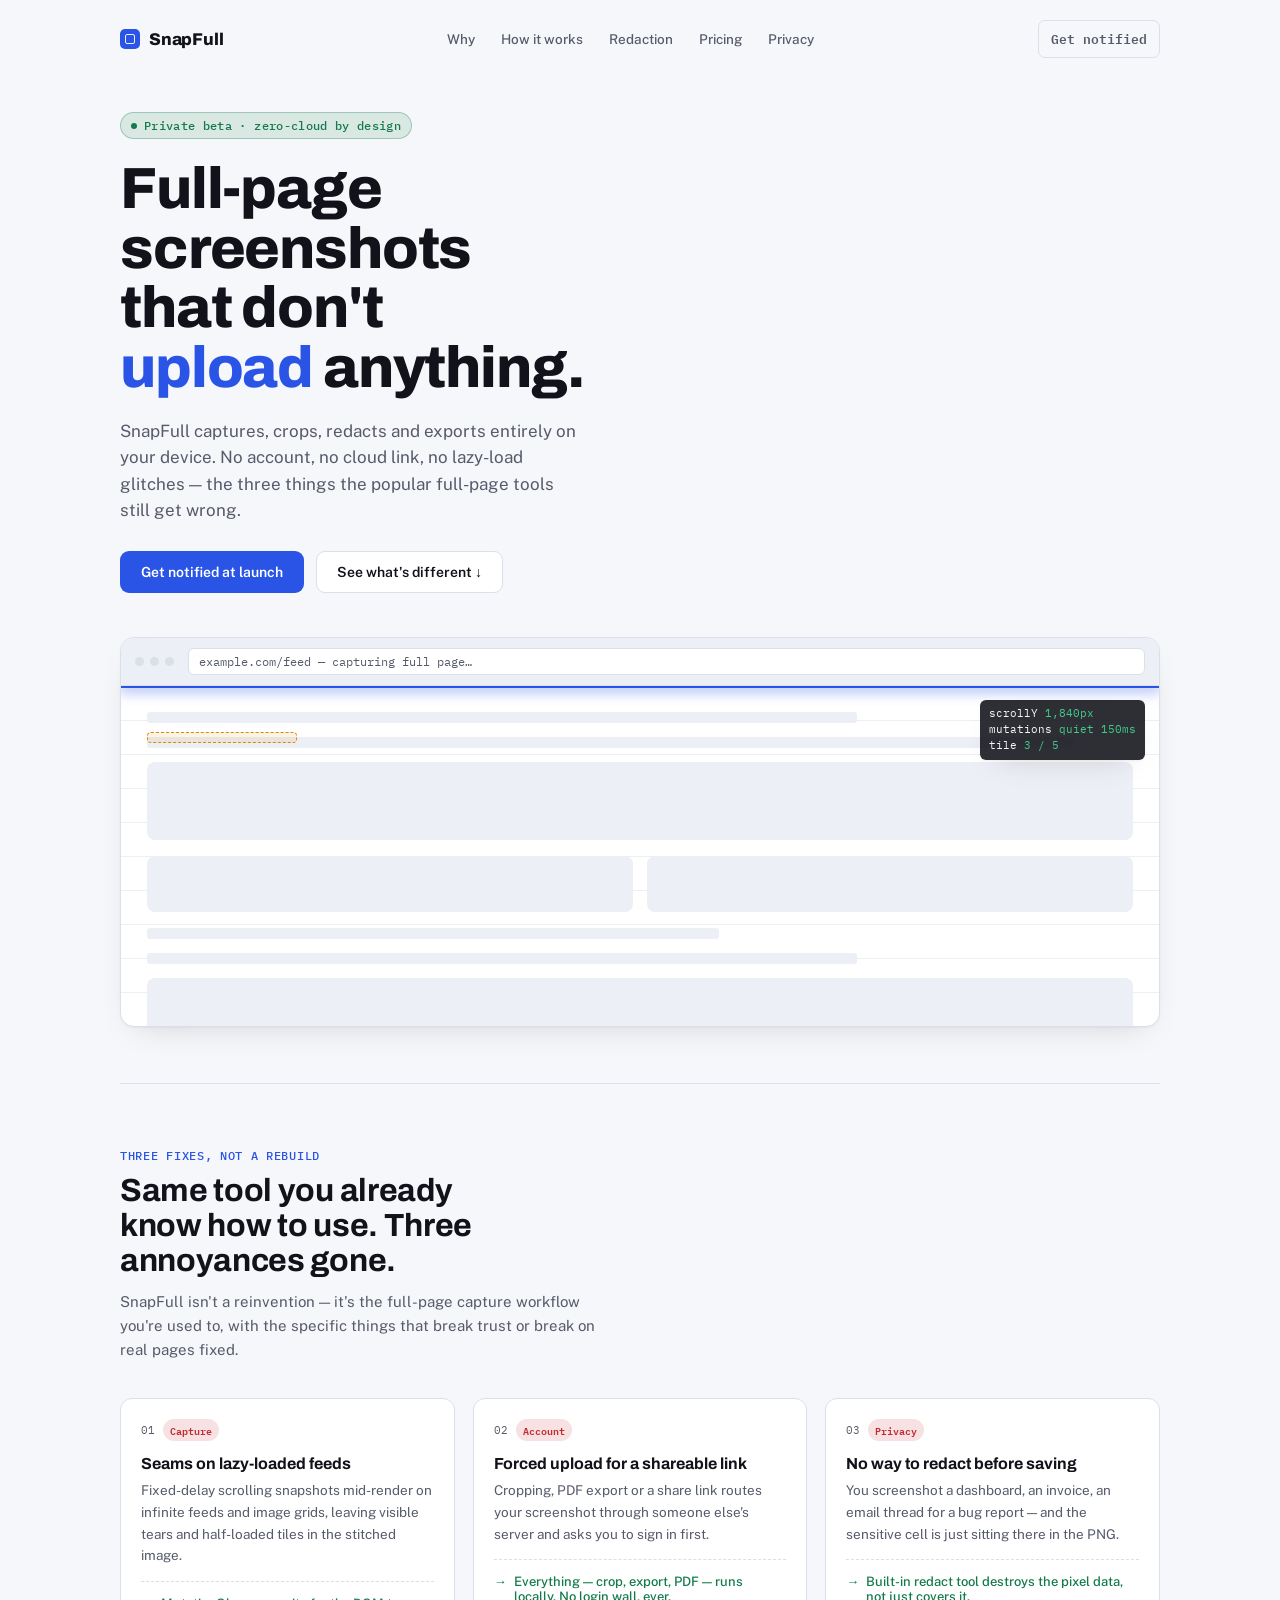
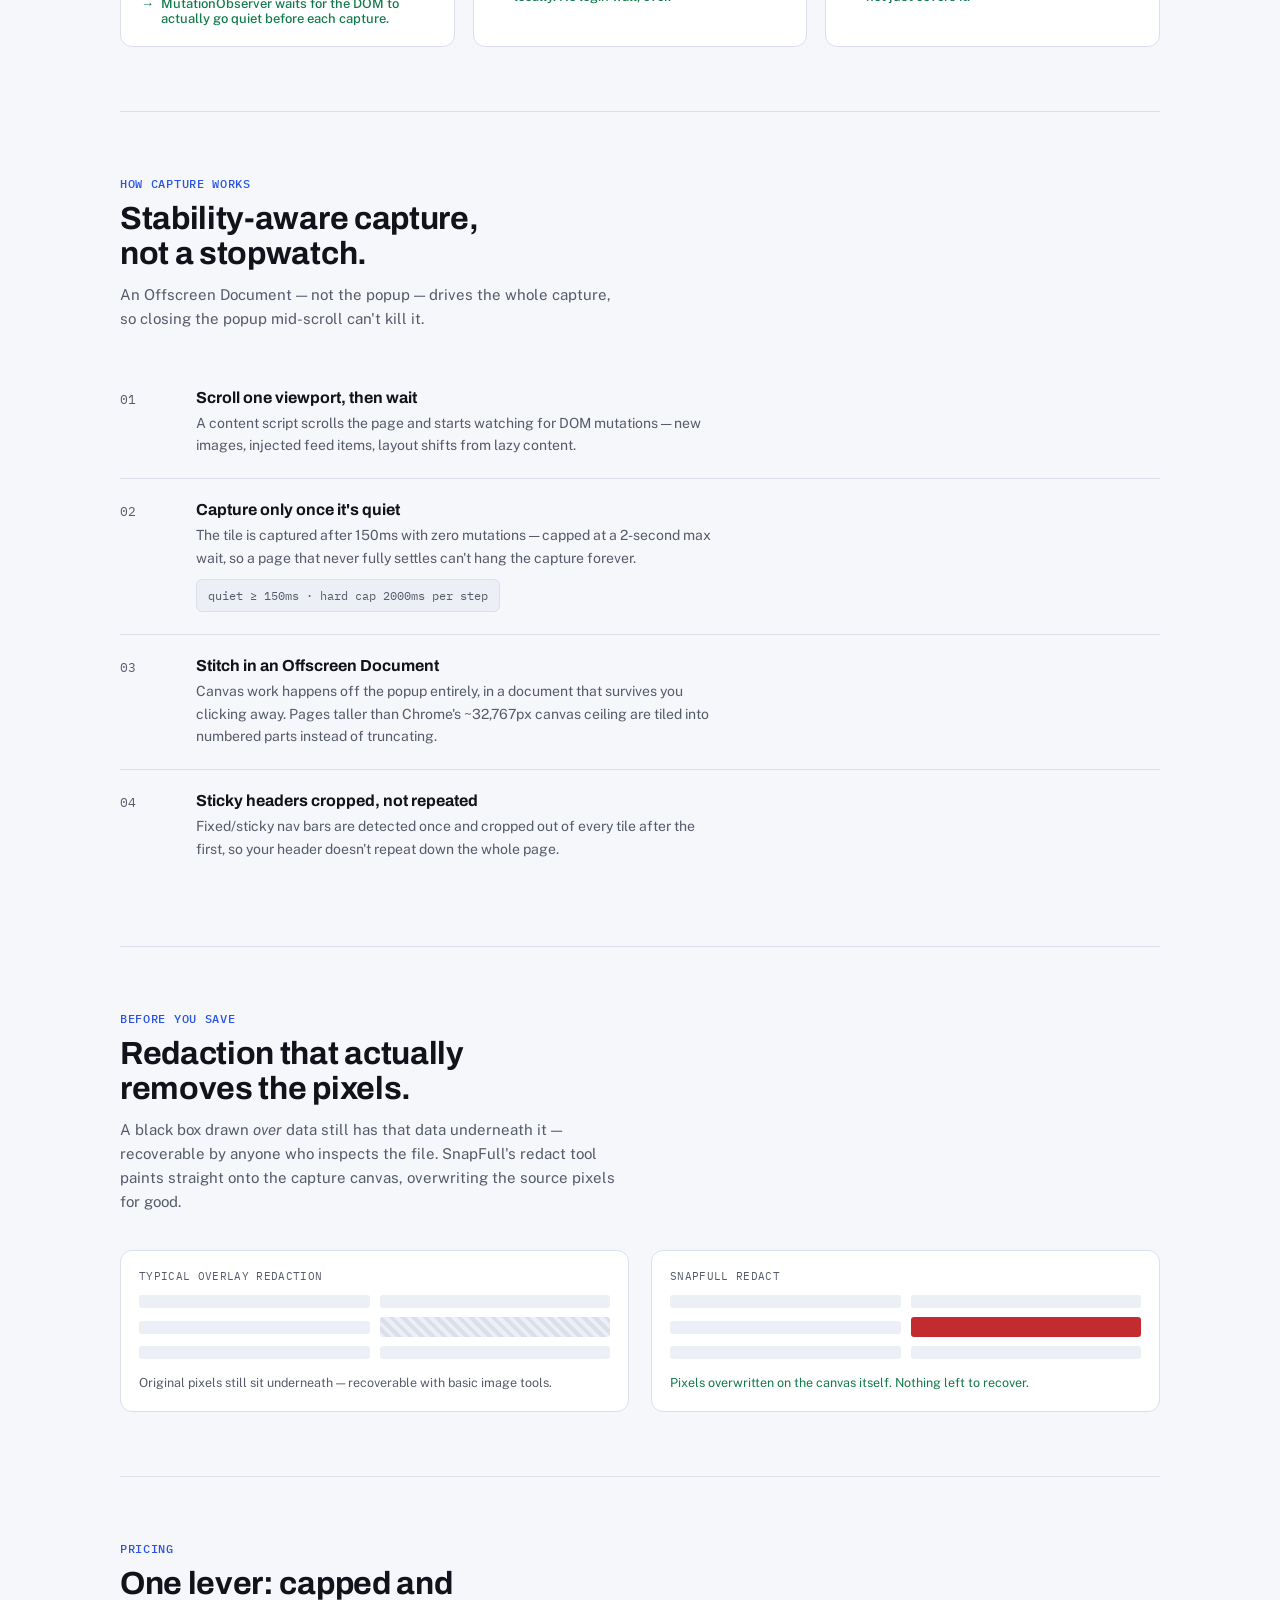
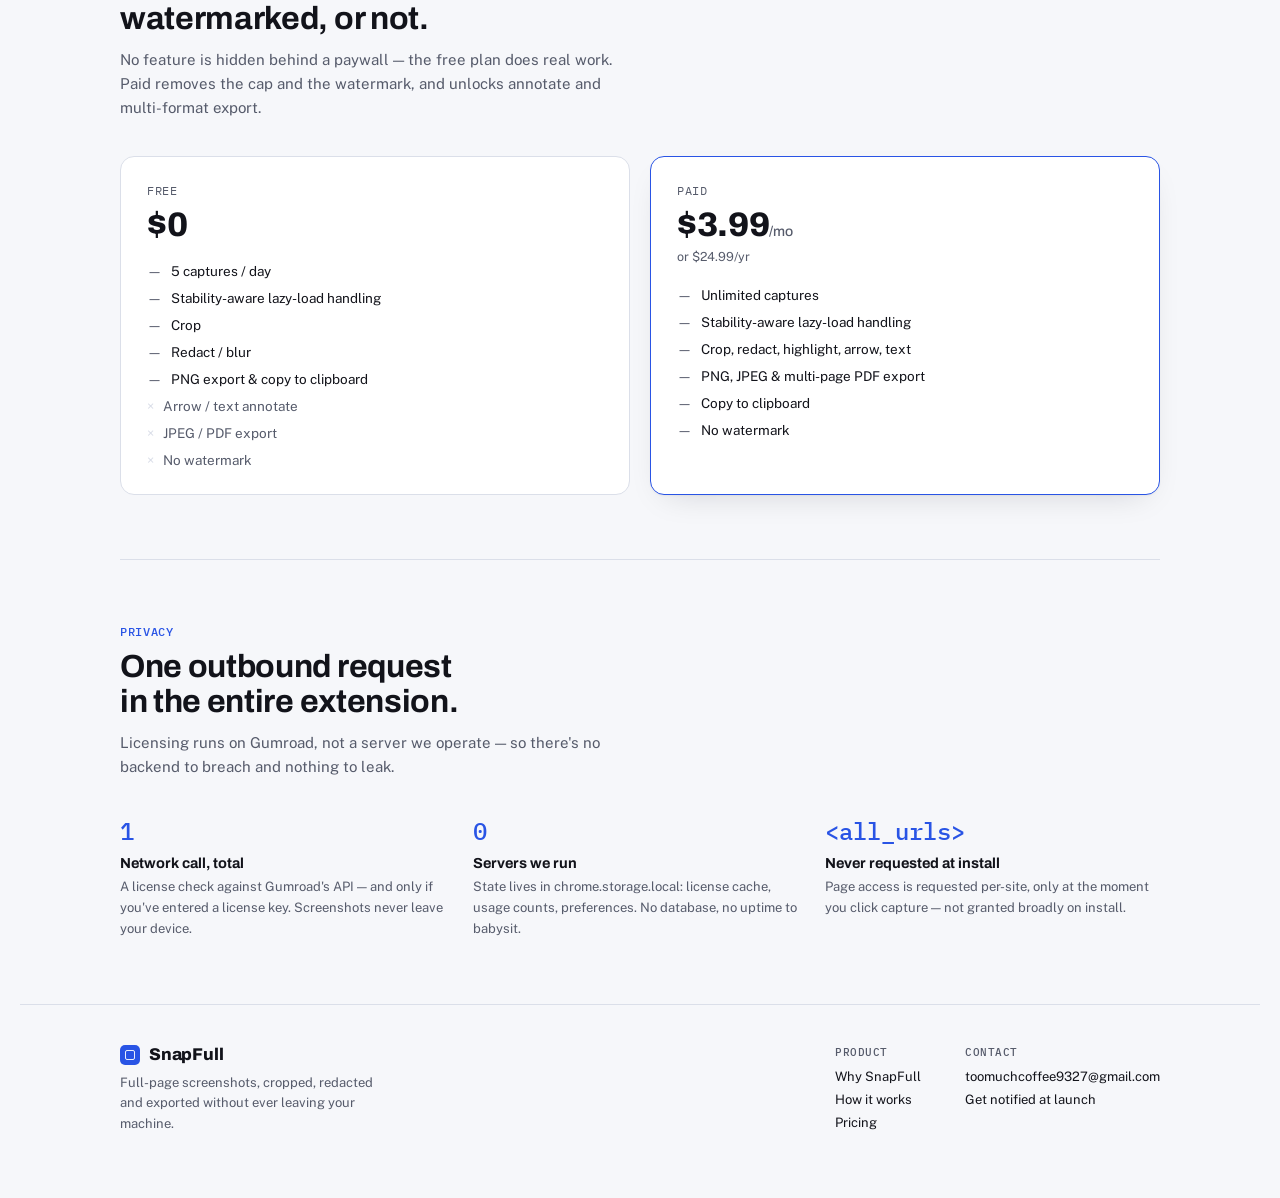
==== landing/index.html @ 31dddc76 "Add standalone landing page for Netlify hosting The Claude artifact landing page needed manual shari" ====
<!DOCTYPE html>
<html lang="en">
<head>
<meta charset="UTF-8">
<title>SnapFull — Full-page screenshots, kept on your device</title>
<meta name="viewport" content="width=device-width, initial-scale=1">
<meta name="description" content="SnapFull captures, crops, redacts and exports full-page screenshots entirely on your device — no account, no cloud upload, no lazy-load glitches.">
<meta name="theme-color" content="#2954E5">
<link rel="icon" type="image/png" href="favicon.png">

<meta property="og:title" content="SnapFull — Full-page screenshots, kept on your device">
<meta property="og:description" content="Capture, crop, redact and export full-page screenshots. No cloud, no account, no upload.">
<meta property="og:type" content="website">
<meta name="twitter:card" content="summary">

<link rel="preconnect" href="https://fonts.googleapis.com">
<link rel="preconnect" href="https://fonts.gstatic.com" crossorigin>
<link href="https://fonts.googleapis.com/css2?family=Archivo:wght@500;700;800&family=Public+Sans:wght@400;500;600&family=IBM+Plex+Mono:wght@400;500&display=swap" rel="stylesheet">
<style>
  :root{
    --bg:#F6F7FA;
    --surface:#FFFFFF;
    --surface-2:#ECEFF5;
    --ink:#12131A;
    --ink-dim:#565B6B;
    --line:#DBDFE9;
    --accent:#2954E5;
    --accent-ink:#FFFFFF;
    --marquee:#D98C00;
    --redact:#C22C31;
    --good:#137A4B;
    --shadow: 0 1px 2px rgba(18,19,26,0.04), 0 12px 32px -16px rgba(18,19,26,0.18);
  }
  @media (prefers-color-scheme: dark){
    :root{
      --bg:#0A0B10;
      --surface:#14161F;
      --surface-2:#1B1E2A;
      --ink:#EDEFF7;
      --ink-dim:#9AA0B4;
      --line:#272B3B;
      --accent:#7C93FF;
      --accent-ink:#0A0B10;
      --marquee:#E5A93D;
      --redact:#FF6B70;
      --good:#3FCB8C;
      --shadow: 0 1px 2px rgba(0,0,0,0.4), 0 20px 48px -20px rgba(0,0,0,0.6);
    }
  }

  *{box-sizing:border-box;}
  html{-webkit-text-size-adjust:100%;}
  body{
    margin:0;
    background:var(--bg);
    color:var(--ink);
    font-family:"Public Sans", -apple-system, "Segoe UI", sans-serif;
    padding-inline:20px;
  }
  .wrap{max-width:1040px;margin:0 auto;}
  h1,h2,h3{font-family:"Archivo","Public Sans",sans-serif;text-wrap:balance;margin:0;}
  code,.mono,.badge,.kbd{font-family:"IBM Plex Mono",ui-monospace,monospace;}
  a{color:inherit;}
  p{color:var(--ink-dim);line-height:1.6;margin:0;}
  ::selection{background:var(--accent);color:var(--accent-ink);}
  :focus-visible{outline:2px solid var(--accent);outline-offset:2px;}
  @media (prefers-reduced-motion: reduce){ *{animation-duration:0.001ms !important; animation-iteration-count:1 !important; transition-duration:0.001ms !important;} }

  /* ---------- nav ---------- */
  nav{
    max-width:1040px;margin:0 auto;
    display:flex;align-items:center;justify-content:space-between;
    padding-block:20px;
  }
  .logo{
    display:flex;align-items:center;gap:9px;
    font-family:"Archivo",sans-serif;font-weight:800;font-size:17px;letter-spacing:-0.01em;
  }
  .logo .mark{
    width:20px;height:20px;border-radius:5px;
    background:var(--accent);
    position:relative;flex:none;
  }
  .logo .mark::after{
    content:"";position:absolute;inset:5px;
    border:1.5px solid var(--accent-ink);border-radius:2px;
    opacity:.9;
  }
  nav .links{display:flex;gap:26px;font-size:13.5px;font-weight:500;color:var(--ink-dim);}
  nav .links a{text-decoration:none;}
  nav .links a:hover{color:var(--ink);}
  .nav-cta{
    font-size:12.5px;font-weight:600;font-family:"IBM Plex Mono",monospace;
    padding:7px 12px;border:1px solid var(--line);border-radius:7px;
    text-decoration:none;color:var(--ink-dim);
  }
  .nav-cta:hover{border-color:var(--accent);color:var(--accent);}
  @media (max-width:620px){ nav .links{display:none;} }

  /* ---------- hero ---------- */
  header.hero{padding-block:34px 56px;}
  .eyebrow{
    display:inline-flex;align-items:center;gap:7px;
    font-family:"IBM Plex Mono",monospace;font-size:11.5px;font-weight:500;
    color:var(--good);letter-spacing:.03em;
    background:color-mix(in srgb, var(--good) 12%, transparent);
    border:1px solid color-mix(in srgb, var(--good) 30%, transparent);
    padding:5px 10px;border-radius:20px;margin-bottom:20px;
  }
  .eyebrow::before{content:"";width:6px;height:6px;border-radius:50%;background:var(--good);flex:none;}
  .hero h1{
    font-size:clamp(34px,5.4vw,58px);font-weight:800;line-height:1.03;letter-spacing:-0.02em;
    max-width:16ch;
  }
  .hero h1 em{font-style:normal;color:var(--accent);}
  .hero .sub{
    margin-top:20px;font-size:17px;max-width:46ch;line-height:1.55;
  }
  .hero-ctas{display:flex;gap:12px;margin-top:28px;flex-wrap:wrap;}
  .btn{
    display:inline-flex;align-items:center;gap:8px;
    padding:12px 20px;border-radius:9px;font-size:14px;font-weight:600;
    text-decoration:none;border:1px solid transparent;cursor:pointer;
  }
  .btn-primary{background:var(--accent);color:var(--accent-ink);}
  .btn-primary:hover{filter:brightness(1.08);}
  .btn-ghost{background:var(--surface);border-color:var(--line);color:var(--ink);}
  .btn-ghost:hover{border-color:var(--accent);color:var(--accent);}

  /* ---------- capture mock ---------- */
  .capture-frame{
    margin-top:44px;border-radius:14px;overflow:hidden;
    background:var(--surface);border:1px solid var(--line);box-shadow:var(--shadow);
  }
  .chrome-bar{
    display:flex;align-items:center;gap:14px;
    padding:10px 14px;border-bottom:1px solid var(--line);background:var(--surface-2);
  }
  .dots{display:flex;gap:6px;}
  .dots span{width:9px;height:9px;border-radius:50%;background:var(--line);}
  .addr{
    flex:1;font-family:"IBM Plex Mono",monospace;font-size:11.5px;color:var(--ink-dim);
    background:var(--surface);border:1px solid var(--line);border-radius:6px;
    padding:5px 10px;
  }
  .capture-body{
    position:relative;height:340px;overflow:hidden;
    background:
      linear-gradient(var(--surface-2) 1px, transparent 1px) 0 0/100% 34px;
  }
  .page-mock{position:absolute;inset:0;padding:26px 26px 0;}
  .pm-line{height:11px;border-radius:3px;background:var(--surface-2);margin-bottom:14px;}
  .pm-line.w1{width:72%;} .pm-line.w2{width:94%;} .pm-line.w3{width:58%;}
  .pm-block{height:78px;border-radius:8px;background:var(--surface-2);margin-bottom:16px;}
  .pm-row{display:flex;gap:14px;margin-bottom:16px;}
  .pm-row .pm-block{flex:1;height:56px;margin-bottom:0;}

  .scanline{
    position:absolute;left:0;right:0;height:2px;
    background:var(--accent);box-shadow:0 0 14px 2px color-mix(in srgb, var(--accent) 70%, transparent);
    animation: scan 4.5s cubic-bezier(.65,0,.35,1) infinite;
  }
  @keyframes scan{
    0%{top:0; opacity:1;}
    38%{top:calc(100% - 2px); opacity:1;}
    44%{opacity:0;}
    50%{top:0; opacity:0;}
    54%{opacity:1;}
    100%{top:0; opacity:1;}
  }
  .readout{
    position:absolute;top:14px;right:14px;
    font-family:"IBM Plex Mono",monospace;font-size:10.5px;
    background:color-mix(in srgb, var(--ink) 88%, transparent);
    color:var(--bg);
    border-radius:6px;padding:6px 9px;line-height:1.5;
    box-shadow:var(--shadow);
  }
  .readout .ok{color:#3FCB8C;}

  .marquee-box{
    position:absolute;border:1.5px dashed var(--marquee);border-radius:4px;
    background:color-mix(in srgb, var(--marquee) 10%, transparent);
  }

  /* ---------- section shell ---------- */
  section{padding-block:64px;border-top:1px solid var(--line);}
  .kicker{
    font-family:"IBM Plex Mono",monospace;font-size:11.5px;font-weight:500;
    color:var(--accent);letter-spacing:.06em;text-transform:uppercase;margin-bottom:10px;
  }
  .section-head h2{font-size:clamp(24px,3.2vw,32px);letter-spacing:-0.01em;max-width:22ch;}
  .section-head p{margin-top:12px;font-size:15px;max-width:56ch;}

  /* ---------- gap annotations ---------- */
  .gaps{
    display:grid;grid-template-columns:repeat(3,1fr);gap:18px;margin-top:36px;
  }
  @media (max-width:760px){ .gaps{grid-template-columns:1fr;} }
  .gap-card{
    background:var(--surface);border:1px solid var(--line);border-radius:12px;
    padding:20px;position:relative;
  }
  .gap-num{
    font-family:"IBM Plex Mono",monospace;font-size:11px;color:var(--ink-dim);
    display:flex;align-items:center;gap:8px;margin-bottom:14px;
  }
  .gap-num .tag{
    font-size:10px;font-weight:600;padding:2px 7px;border-radius:20px;
    background:color-mix(in srgb, var(--redact) 14%, transparent);
    color:var(--redact);
  }
  .gap-card h3{font-size:16px;font-weight:700;margin-bottom:8px;}
  .gap-card p{font-size:13.5px;}
  .gap-fix{
    margin-top:14px;padding-top:14px;border-top:1px dashed var(--line);
    font-size:13px;color:var(--good);font-weight:500;
    display:flex;gap:7px;
  }
  .gap-fix::before{content:"→";}

  /* ---------- how it works strip ---------- */
  .steps{display:flex;flex-direction:column;gap:0;margin-top:36px;}
  .step{
    display:grid;grid-template-columns:56px 1fr;gap:20px;
    padding-block:22px;border-top:1px solid var(--line);
  }
  .step:first-child{border-top:none;}
  .step-idx{
    font-family:"IBM Plex Mono",monospace;font-size:13px;color:var(--ink-dim);
    padding-top:2px;
  }
  .step h3{font-size:16px;font-weight:700;margin-bottom:6px;}
  .step p{font-size:14px;max-width:58ch;}
  .step .code{
    display:inline-block;margin-top:10px;font-family:"IBM Plex Mono",monospace;
    font-size:12px;background:var(--surface-2);border:1px solid var(--line);
    border-radius:6px;padding:8px 11px;color:var(--ink-dim);
  }

  /* ---------- redact demo ---------- */
  .redact-demo{
    display:grid;grid-template-columns:1fr 1fr;gap:22px;margin-top:36px;
  }
  @media (max-width:700px){ .redact-demo{grid-template-columns:1fr;} }
  .redact-panel{
    background:var(--surface);border:1px solid var(--line);border-radius:12px;
    padding:18px;
  }
  .redact-panel .label{
    font-family:"IBM Plex Mono",monospace;font-size:11px;color:var(--ink-dim);
    margin-bottom:12px;display:block;letter-spacing:.03em;text-transform:uppercase;
  }
  .redact-row{display:flex;gap:10px;margin-bottom:9px;align-items:center;}
  .redact-row .field{
    height:13px;border-radius:3px;background:var(--surface-2);flex:1;
  }
  .redact-row .blackout{
    height:20px;border-radius:3px;background:var(--redact);flex:1;
    position:relative;
  }
  .redact-row .blur{
    height:20px;border-radius:3px;flex:1;
    background:repeating-linear-gradient(45deg, var(--surface-2), var(--surface-2) 4px, var(--line) 4px, var(--line) 8px);
  }

  /* ---------- pricing ---------- */
  .pricing{display:grid;grid-template-columns:1fr 1fr;gap:20px;margin-top:36px;}
  @media (max-width:700px){ .pricing{grid-template-columns:1fr;} }
  .plan{
    background:var(--surface);border:1px solid var(--line);border-radius:14px;padding:26px;
  }
  .plan.featured{border-color:var(--accent);box-shadow:var(--shadow);position:relative;}
  .plan-name{font-family:"IBM Plex Mono",monospace;font-size:12px;color:var(--ink-dim);text-transform:uppercase;letter-spacing:.05em;}
  .plan-price{font-family:"Archivo",sans-serif;font-weight:800;font-size:34px;margin-top:8px;letter-spacing:-0.01em;}
  .plan-price span{font-size:14px;font-weight:500;color:var(--ink-dim);}
  .plan-list{list-style:none;margin:20px 0 0;padding:0;display:flex;flex-direction:column;gap:11px;}
  .plan-list li{
    font-size:13.5px;color:var(--ink);display:flex;gap:9px;align-items:baseline;
  }
  .plan-list li::before{content:"—";color:var(--ink-dim);flex:none;}
  .plan-list li.dim{color:var(--ink-dim);}
  .plan-list li.dim::before{content:"×";color:var(--line);}

  /* ---------- privacy ---------- */
  .privacy-grid{display:grid;grid-template-columns:repeat(3,1fr);gap:18px;margin-top:36px;}
  @media (max-width:760px){ .privacy-grid{grid-template-columns:1fr;} }
  .priv-card{padding:0;}
  .priv-card .n{font-family:"IBM Plex Mono",monospace;font-size:24px;color:var(--accent);font-weight:500;}
  .priv-card h3{font-size:14.5px;font-weight:700;margin-top:8px;}
  .priv-card p{font-size:13px;margin-top:6px;}

  /* ---------- footer ---------- */
  footer{
    padding-block:40px 60px;border-top:1px solid var(--line);
    display:flex;justify-content:space-between;align-items:flex-start;flex-wrap:wrap;gap:24px;
  }
  footer .f-brand p{font-size:13px;margin-top:8px;max-width:34ch;}
  footer .f-links{display:flex;gap:44px;flex-wrap:wrap;}
  footer .f-col h4{
    font-family:"IBM Plex Mono",monospace;font-size:10.5px;color:var(--ink-dim);
    text-transform:uppercase;letter-spacing:.05em;margin:0 0 10px;font-weight:500;
  }
  footer .f-col a{
    display:block;font-size:13px;color:var(--ink);text-decoration:none;margin-bottom:8px;
  }
  footer .f-col a:hover{color:var(--accent);}
</style>
</head>
<body>

<nav>
  <div class="logo"><span class="mark"></span>SnapFull</div>
  <div class="links">
    <a href="#gaps">Why</a>
    <a href="#how">How it works</a>
    <a href="#redact">Redaction</a>
    <a href="#pricing">Pricing</a>
    <a href="#privacy">Privacy</a>
  </div>
  <a class="nav-cta" href="mailto:toomuchcoffee9327@gmail.com?subject=Notify%20me%20—%20SnapFull%20launch">Get notified</a>
</nav>

<div class="wrap">
  <header class="hero">
    <span class="eyebrow">Private beta · zero-cloud by design</span>
    <h1>Full-page screenshots that don't <em>upload</em> anything.</h1>
    <p class="sub">SnapFull captures, crops, redacts and exports entirely on your device. No account, no cloud link, no lazy-load glitches — the three things the popular full-page tools still get wrong.</p>
    <div class="hero-ctas">
      <a class="btn btn-primary" href="mailto:toomuchcoffee9327@gmail.com?subject=Notify%20me%20—%20SnapFull%20launch">Get notified at launch</a>
      <a class="btn btn-ghost" href="#gaps">See what's different ↓</a>
    </div>

    <div class="capture-frame">
      <div class="chrome-bar">
        <div class="dots"><span></span><span></span><span></span></div>
        <div class="addr">example.com/feed — capturing full page…</div>
      </div>
      <div class="capture-body">
        <div class="page-mock">
          <div class="pm-line w1"></div>
          <div class="pm-line w2"></div>
          <div class="pm-block"></div>
          <div class="pm-row"><div class="pm-block"></div><div class="pm-block"></div></div>
          <div class="pm-line w3"></div>
          <div class="pm-line w1"></div>
          <div class="pm-block"></div>
        </div>
        <div class="marquee-box" style="left:26px; top:46px; width:150px; height:11px;"></div>
        <div class="scanline"></div>
        <div class="readout">
          scrollY <span class="ok">1,840px</span><br>
          mutations <span class="ok">quiet 150ms</span><br>
          tile <span class="ok">3 / 5</span>
        </div>
      </div>
    </div>
  </header>

  <section id="gaps">
    <div class="section-head">
      <div class="kicker">Three fixes, not a rebuild</div>
      <h2>Same tool you already know how to use. Three annoyances gone.</h2>
      <p>SnapFull isn't a reinvention — it's the full-page capture workflow you're used to, with the specific things that break trust or break on real pages fixed.</p>
    </div>

    <div class="gaps">
      <div class="gap-card">
        <div class="gap-num">01 <span class="tag">Capture</span></div>
        <h3>Seams on lazy-loaded feeds</h3>
        <p>Fixed-delay scrolling snapshots mid-render on infinite feeds and image grids, leaving visible tears and half-loaded tiles in the stitched image.</p>
        <div class="gap-fix">MutationObserver waits for the DOM to actually go quiet before each capture.</div>
      </div>
      <div class="gap-card">
        <div class="gap-num">02 <span class="tag">Account</span></div>
        <h3>Forced upload for a shareable link</h3>
        <p>Cropping, PDF export or a share link routes your screenshot through someone else's server and asks you to sign in first.</p>
        <div class="gap-fix">Everything — crop, export, PDF — runs locally. No login wall, ever.</div>
      </div>
      <div class="gap-card">
        <div class="gap-num">03 <span class="tag">Privacy</span></div>
        <h3>No way to redact before saving</h3>
        <p>You screenshot a dashboard, an invoice, an email thread for a bug report — and the sensitive cell is just sitting there in the PNG.</p>
        <div class="gap-fix">Built-in redact tool destroys the pixel data, not just covers it.</div>
      </div>
    </div>
  </section>

  <section id="how">
    <div class="section-head">
      <div class="kicker">How capture works</div>
      <h2>Stability-aware capture, not a stopwatch.</h2>
      <p>An Offscreen Document — not the popup — drives the whole capture, so closing the popup mid-scroll can't kill it.</p>
    </div>
    <div class="steps">
      <div class="step">
        <div class="step-idx">01</div>
        <div>
          <h3>Scroll one viewport, then wait</h3>
          <p>A content script scrolls the page and starts watching for DOM mutations — new images, injected feed items, layout shifts from lazy content.</p>
        </div>
      </div>
      <div class="step">
        <div class="step-idx">02</div>
        <div>
          <h3>Capture only once it's quiet</h3>
          <p>The tile is captured after 150ms with zero mutations — capped at a 2-second max wait, so a page that never fully settles can't hang the capture forever.</p>
          <span class="code">quiet ≥ 150ms · hard cap 2000ms per step</span>
        </div>
      </div>
      <div class="step">
        <div class="step-idx">03</div>
        <div>
          <h3>Stitch in an Offscreen Document</h3>
          <p>Canvas work happens off the popup entirely, in a document that survives you clicking away. Pages taller than Chrome's ~32,767px canvas ceiling are tiled into numbered parts instead of truncating.</p>
        </div>
      </div>
      <div class="step">
        <div class="step-idx">04</div>
        <div>
          <h3>Sticky headers cropped, not repeated</h3>
          <p>Fixed/sticky nav bars are detected once and cropped out of every tile after the first, so your header doesn't repeat down the whole page.</p>
        </div>
      </div>
    </div>
  </section>

  <section id="redact">
    <div class="section-head">
      <div class="kicker">Before you save</div>
      <h2>Redaction that actually removes the pixels.</h2>
      <p>A black box drawn <em>over</em> data still has that data underneath it — recoverable by anyone who inspects the file. SnapFull's redact tool paints straight onto the capture canvas, overwriting the source pixels for good.</p>
    </div>
    <div class="redact-demo">
      <div class="redact-panel">
        <span class="label">Typical overlay redaction</span>
        <div class="redact-row"><div class="field" style="width:30%"></div><div class="field"></div></div>
        <div class="redact-row"><div class="field" style="width:24%"></div><div class="blur"></div></div>
        <div class="redact-row"><div class="field" style="width:38%"></div><div class="field"></div></div>
        <p style="margin-top:14px;font-size:12.5px;">Original pixels still sit underneath — recoverable with basic image tools.</p>
      </div>
      <div class="redact-panel">
        <span class="label">SnapFull redact</span>
        <div class="redact-row"><div class="field" style="width:30%"></div><div class="field"></div></div>
        <div class="redact-row"><div class="field" style="width:24%"></div><div class="blackout"></div></div>
        <div class="redact-row"><div class="field" style="width:38%"></div><div class="field"></div></div>
        <p style="margin-top:14px;font-size:12.5px;color:var(--good);">Pixels overwritten on the canvas itself. Nothing left to recover.</p>
      </div>
    </div>
  </section>

  <section id="pricing">
    <div class="section-head">
      <div class="kicker">Pricing</div>
      <h2>One lever: capped and watermarked, or not.</h2>
      <p>No feature is hidden behind a paywall — the free plan does real work. Paid removes the cap and the watermark, and unlocks annotate and multi-format export.</p>
    </div>
    <div class="pricing">
      <div class="plan">
        <div class="plan-name">Free</div>
        <div class="plan-price">$0</div>
        <ul class="plan-list">
          <li>5 captures / day</li>
          <li>Stability-aware lazy-load handling</li>
          <li>Crop</li>
          <li>Redact / blur</li>
          <li>PNG export &amp; copy to clipboard</li>
          <li class="dim">Arrow / text annotate</li>
          <li class="dim">JPEG / PDF export</li>
          <li class="dim">No watermark</li>
        </ul>
      </div>
      <div class="plan featured">
        <div class="plan-name">Paid</div>
        <div class="plan-price">$3.99<span>/mo</span></div>
        <p style="font-size:12.5px;margin-top:4px;">or $24.99/yr</p>
        <ul class="plan-list">
          <li>Unlimited captures</li>
          <li>Stability-aware lazy-load handling</li>
          <li>Crop, redact, highlight, arrow, text</li>
          <li>PNG, JPEG &amp; multi-page PDF export</li>
          <li>Copy to clipboard</li>
          <li>No watermark</li>
        </ul>
      </div>
    </div>
  </section>

  <section id="privacy">
    <div class="section-head">
      <div class="kicker">Privacy</div>
      <h2>One outbound request in the entire extension.</h2>
      <p>Licensing runs on Gumroad, not a server we operate — so there's no backend to breach and nothing to leak.</p>
    </div>
    <div class="privacy-grid">
      <div class="priv-card">
        <div class="n">1</div>
        <h3>Network call, total</h3>
        <p>A license check against Gumroad's API — and only if you've entered a license key. Screenshots never leave your device.</p>
      </div>
      <div class="priv-card">
        <div class="n">0</div>
        <h3>Servers we run</h3>
        <p>State lives in chrome.storage.local: license cache, usage counts, preferences. No database, no uptime to babysit.</p>
      </div>
      <div class="priv-card">
        <div class="n">&lt;all_urls&gt;</div>
        <h3>Never requested at install</h3>
        <p>Page access is requested per-site, only at the moment you click capture — not granted broadly on install.</p>
      </div>
    </div>
  </section>
</div>

<footer>
  <div class="wrap" style="display:flex; justify-content:space-between; width:100%; flex-wrap:wrap; gap:24px;">
    <div class="f-brand">
      <div class="logo"><span class="mark"></span>SnapFull</div>
      <p>Full-page screenshots, cropped, redacted and exported without ever leaving your machine.</p>
    </div>
    <div class="f-links">
      <div class="f-col">
        <h4>Product</h4>
        <a href="#gaps">Why SnapFull</a>
        <a href="#how">How it works</a>
        <a href="#pricing">Pricing</a>
      </div>
      <div class="f-col">
        <h4>Contact</h4>
        <a href="mailto:toomuchcoffee9327@gmail.com">toomuchcoffee9327@gmail.com</a>
        <a href="mailto:toomuchcoffee9327@gmail.com?subject=Notify%20me%20—%20SnapFull%20launch">Get notified at launch</a>
      </div>
    </div>
  </div>
</footer>

</body>
</html>
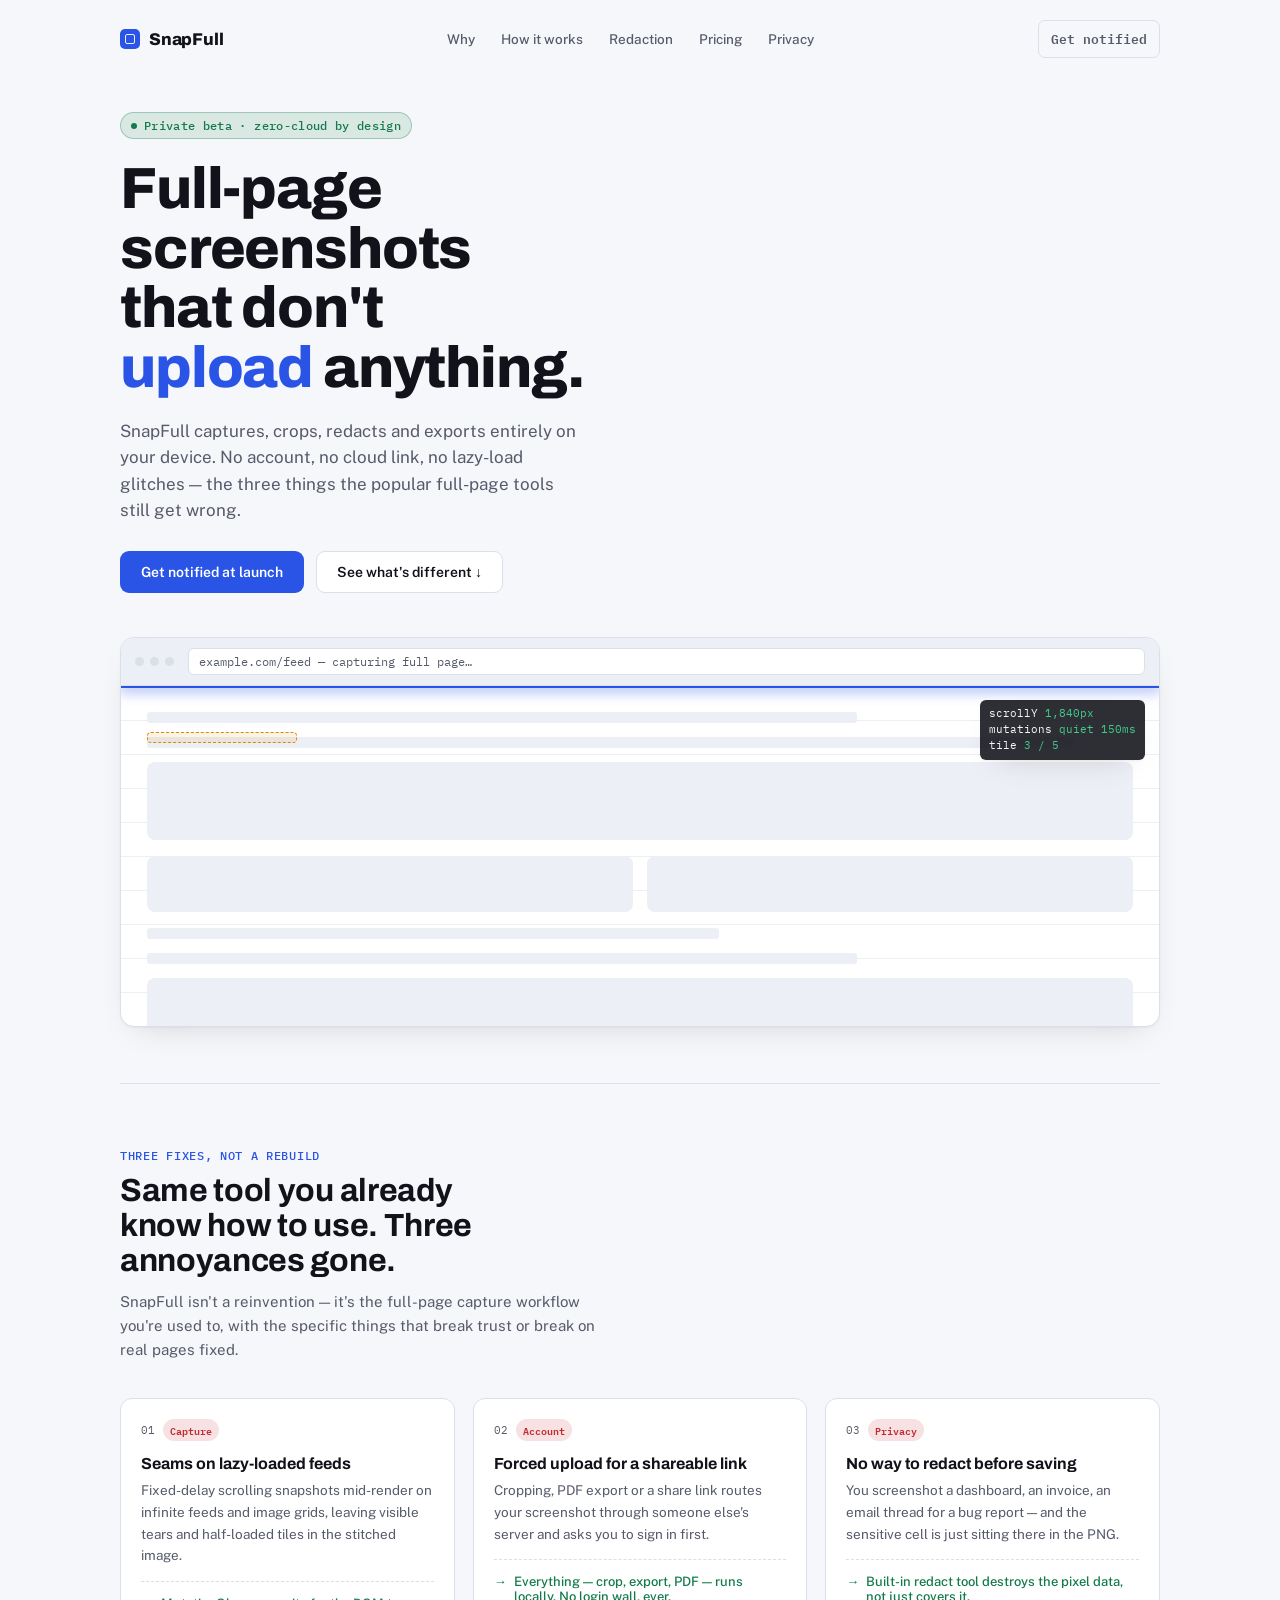
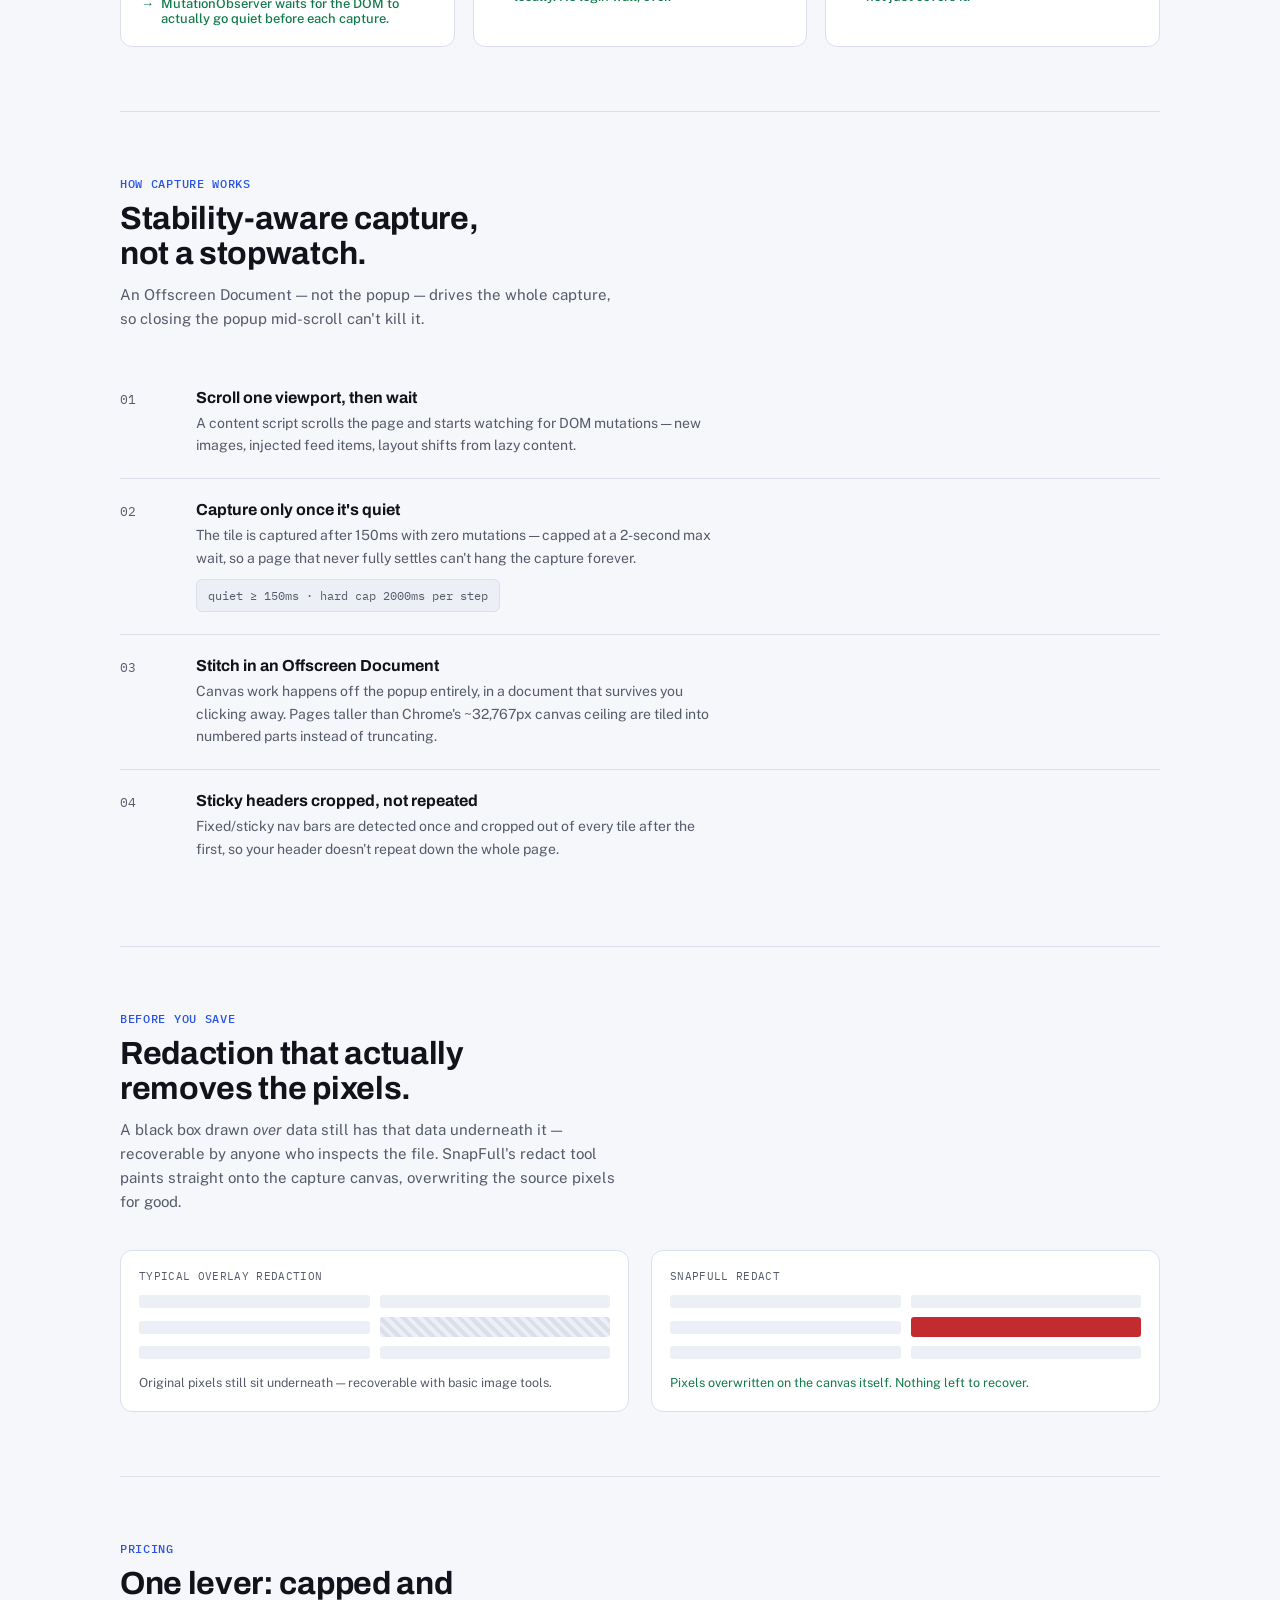
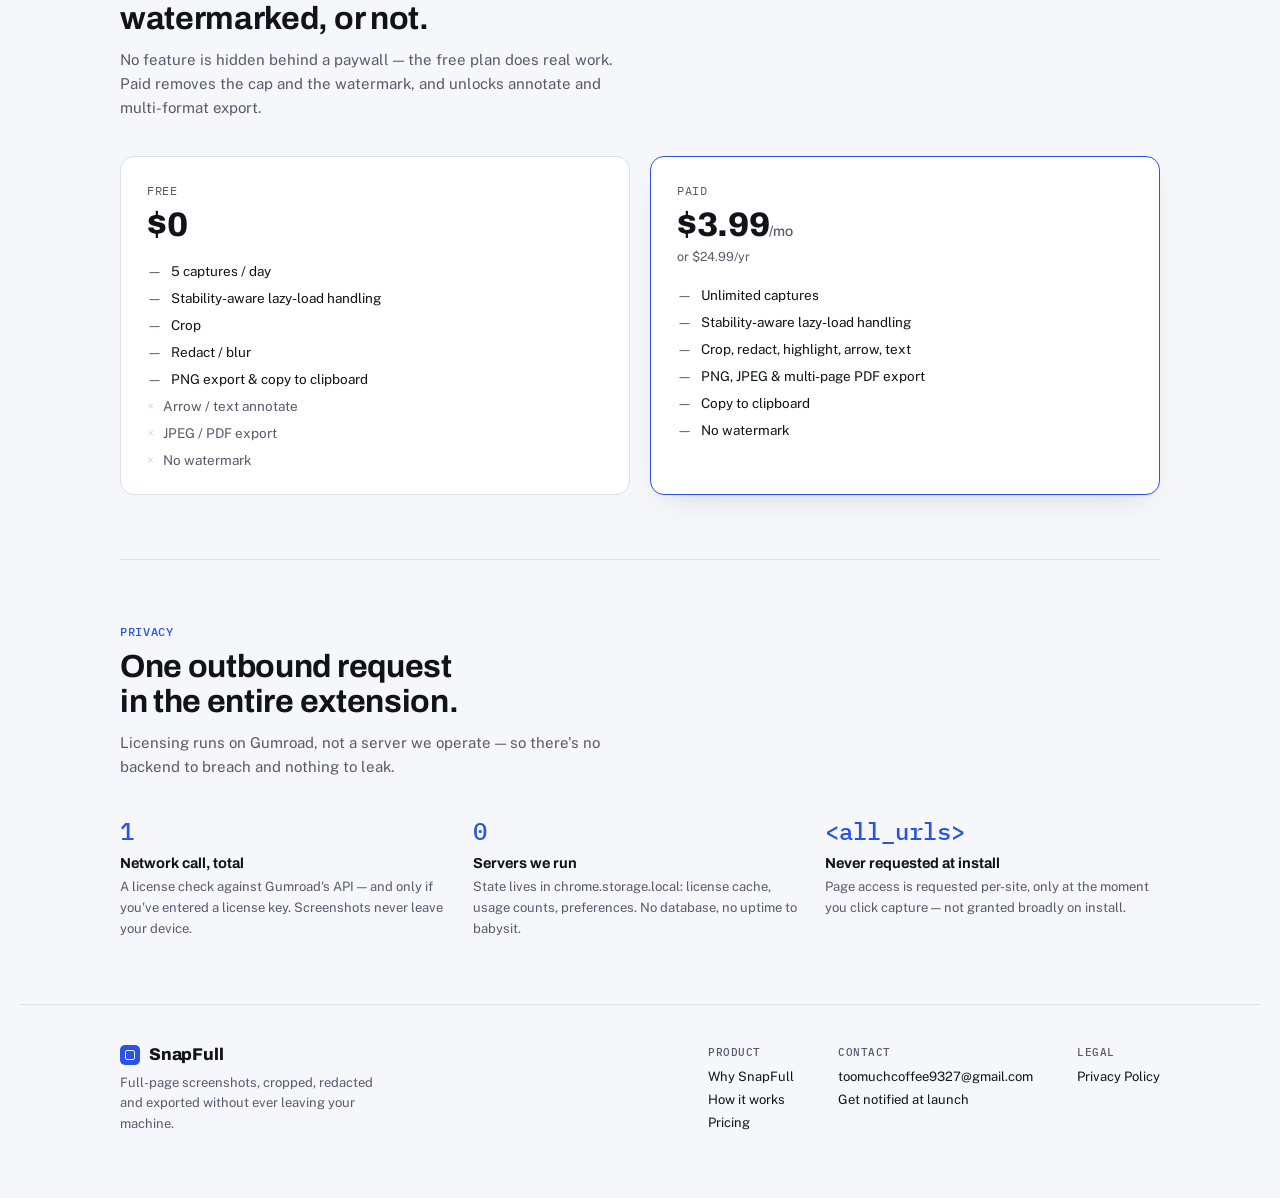
==== commit b973718c: "Commit privacy.html and link it from the landing page footer privacy.html was created locally (outsi" ====
--- a/landing/index.html
+++ b/landing/index.html
@@ -530,6 +530,10 @@
         <a href="mailto:toomuchcoffee9327@gmail.com">toomuchcoffee9327@gmail.com</a>
         <a href="mailto:toomuchcoffee9327@gmail.com?subject=Notify%20me%20—%20SnapFull%20launch">Get notified at launch</a>
       </div>
+      <div class="f-col">
+        <h4>Legal</h4>
+        <a href="privacy.html">Privacy Policy</a>
+      </div>
     </div>
   </div>
 </footer>
